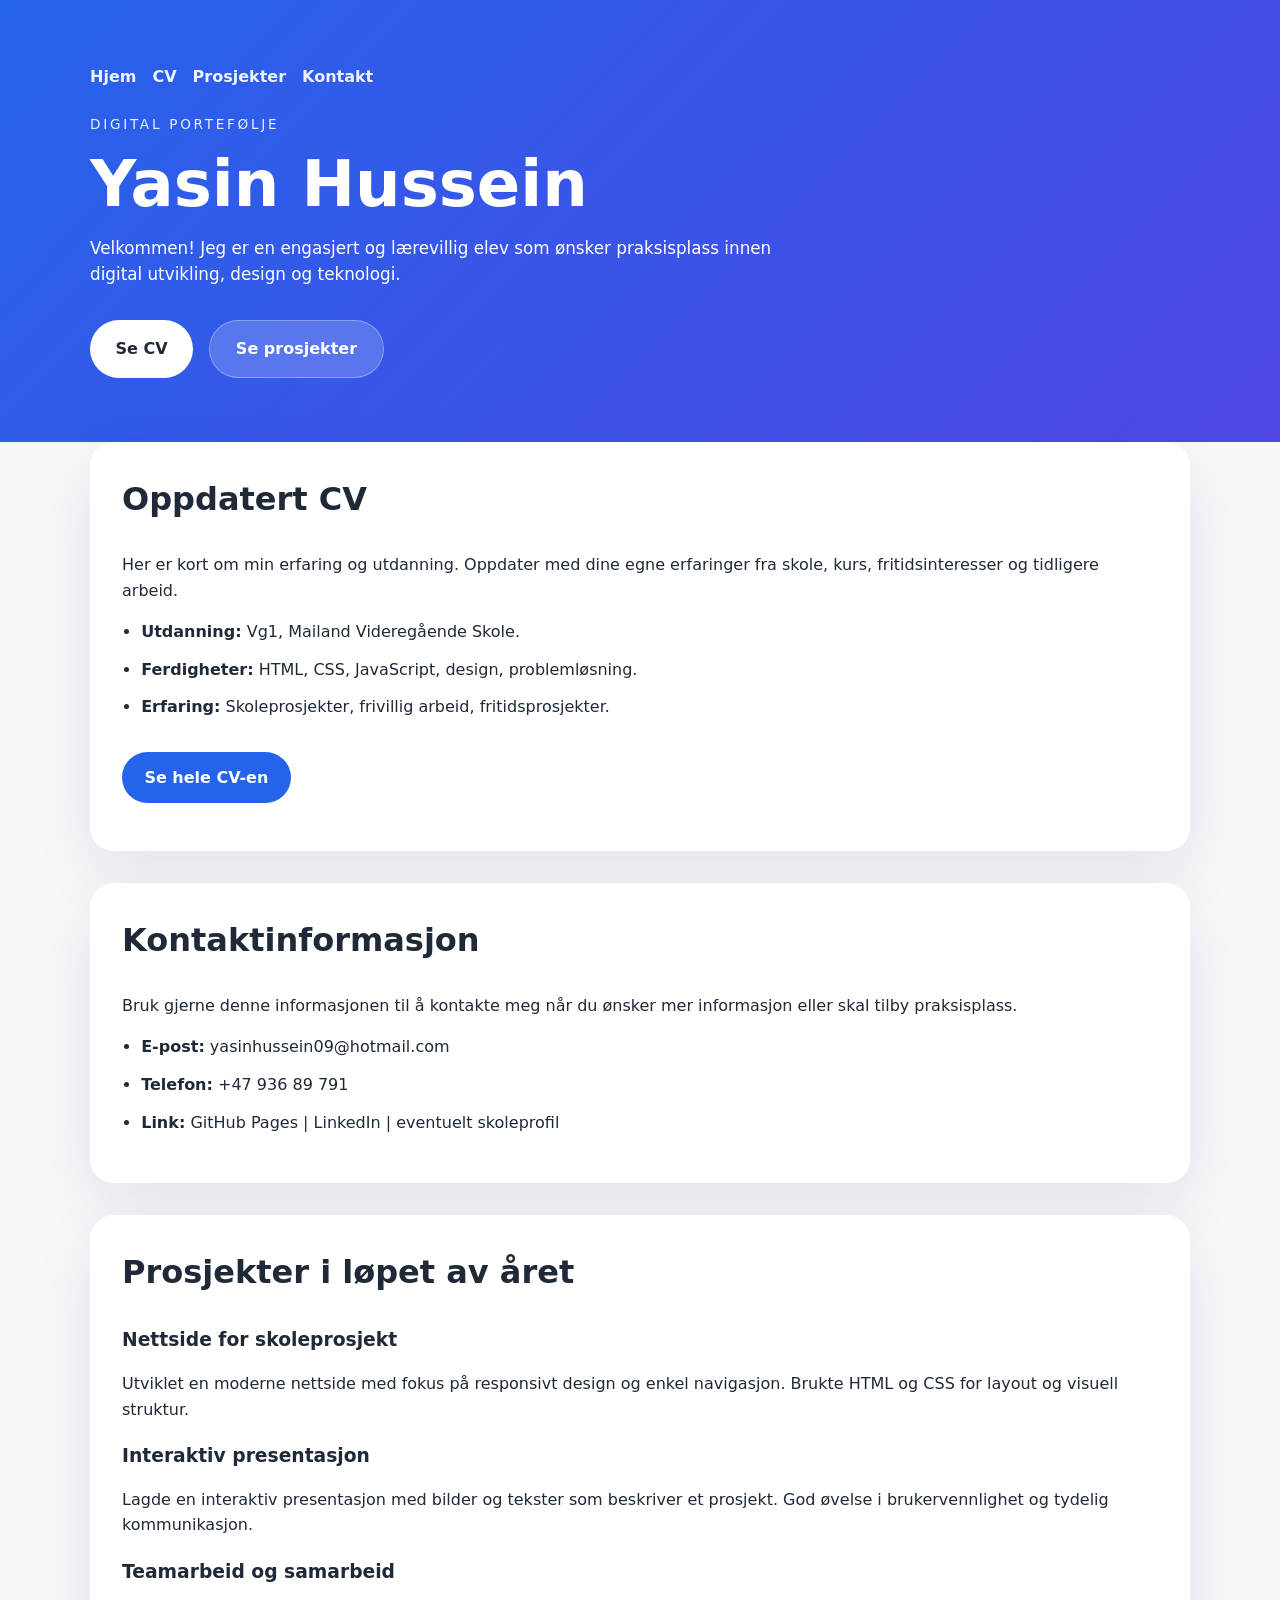
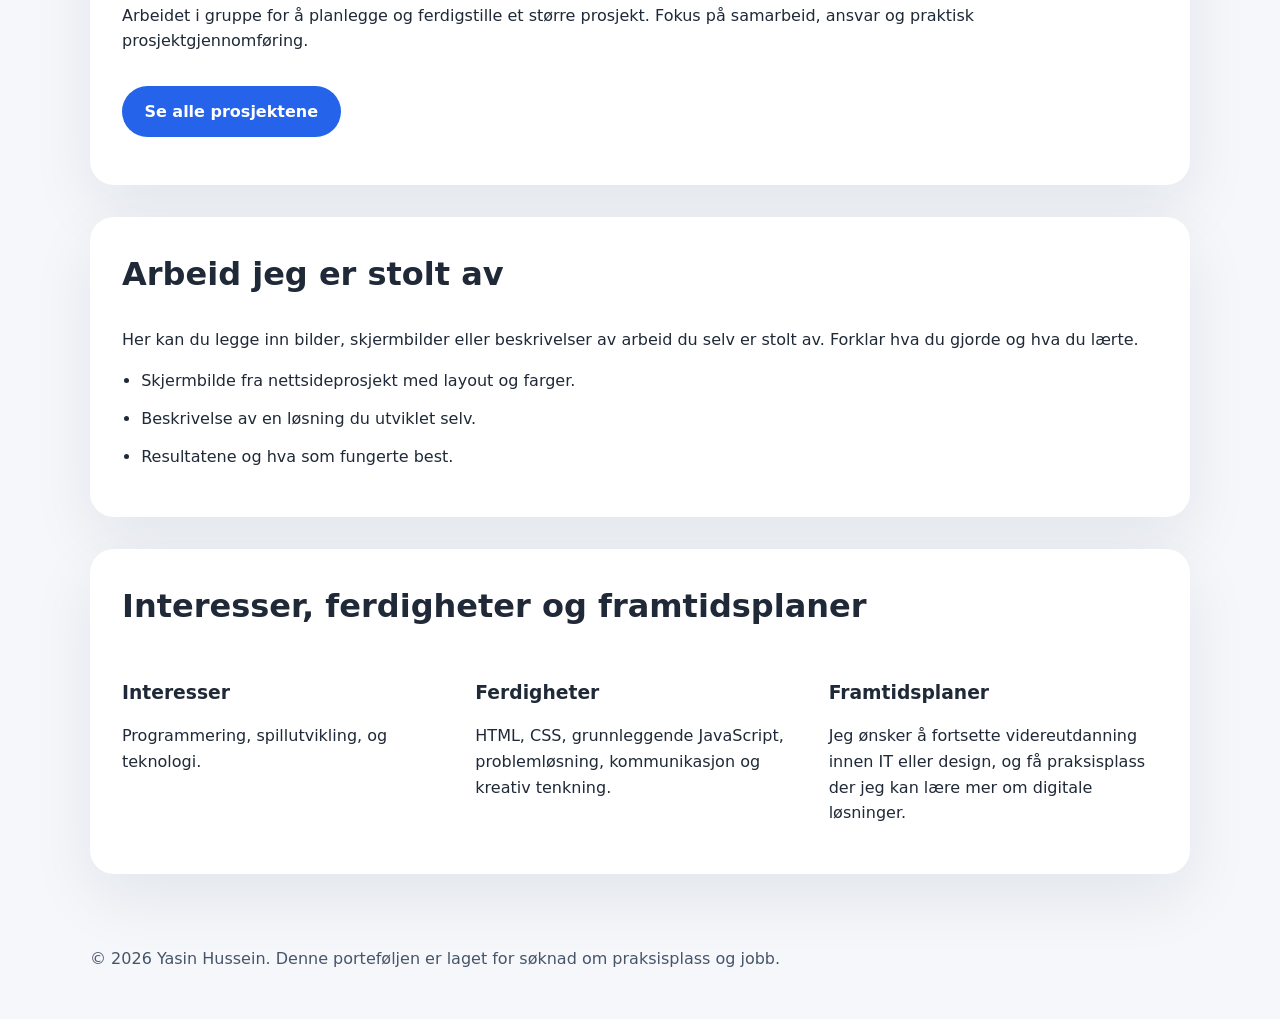
==== index.html @ 420f931c "first commit" ====
<!DOCTYPE html>
<html lang="nb">
<head>
  <meta charset="UTF-8" />
  <meta name="viewport" content="width=device-width, initial-scale=1.0" />
  <title>Min Portefølje</title>
  <link rel="stylesheet" href="styles.css" />
</head>
<body>
  <header class="hero">
    <div class="container">
      <nav class="topnav">
        <a href="index.html">Hjem</a>
        <a href="cv.html">CV</a>
        <a href="prosjekter.html">Prosjekter</a>
        <a href="#kontakt">Kontakt</a>
      </nav>
      <p class="eyebrow">Digital portefølje</p>
      <h1>Yasin Hussein</h1>
      <p class="lead">Velkommen! Jeg er en engasjert og lærevillig elev som ønsker praksisplass innen digital utvikling, design og teknologi.</p>
      <div class="buttons">
        <a href="cv.html" class="button primary">Se CV</a>
        <a href="prosjekter.html" class="button secondary">Se prosjekter</a>
      </div>
    </div>
  </header>

  <main class="container">
    <section id="cv" class="section card">
      <h2>Oppdatert CV</h2>
      <p>Her er kort om min erfaring og utdanning. Oppdater med dine egne erfaringer fra skole, kurs, fritidsinteresser og tidligere arbeid.</p>
      <ul>
        <li><strong>Utdanning:</strong> Vg1, Mailand Videregående Skole.</li>
        <li><strong>Ferdigheter:</strong> HTML, CSS, JavaScript, design, problemløsning.</li>
        <li><strong>Erfaring:</strong> Skoleprosjekter, frivillig arbeid, fritidsprosjekter.</li>
      </ul>
      <p><a href="cv.html" class="link-button">Se hele CV-en</a></p>
    </section>

    <section id="kontakt" class="section card">
      <h2>Kontaktinformasjon</h2>
      <p>Bruk gjerne denne informasjonen til å kontakte meg når du ønsker mer informasjon eller skal tilby praksisplass.</p>
      <ul>
        <li><strong>E-post:</strong> yasinhussein09@hotmail.com</li>
        <li><strong>Telefon:</strong> +47 936 89 791</li>
        <li><strong>Link:</strong> GitHub Pages | LinkedIn | eventuelt skoleprofil</li>
      </ul>
    </section>

    <section id="prosjekter" class="section card">
      <h2>Prosjekter i løpet av året</h2>
      <article>
        <h3>Nettside for skoleprosjekt</h3>
        <p>Utviklet en moderne nettside med fokus på responsivt design og enkel navigasjon. Brukte HTML og CSS for layout og visuell struktur.</p>
      </article>
      <article>
        <h3>Interaktiv presentasjon</h3>
        <p>Lagde en interaktiv presentasjon med bilder og tekster som beskriver et prosjekt. God øvelse i brukervennlighet og tydelig kommunikasjon.</p>
      </article>
      <article>
        <h3>Teamarbeid og samarbeid</h3>
        <p>Arbeidet i gruppe for å planlegge og ferdigstille et større prosjekt. Fokus på samarbeid, ansvar og praktisk prosjektgjennomføring.</p>
      </article>
      <p><a href="prosjekter.html" class="link-button">Se alle prosjektene</a></p>
    </section>

    <section id="arbeid" class="section card">
      <h2>Arbeid jeg er stolt av</h2>
      <p>Her kan du legge inn bilder, skjermbilder eller beskrivelser av arbeid du selv er stolt av. Forklar hva du gjorde og hva du lærte.</p>
      <ul>
        <li>Skjermbilde fra nettsideprosjekt med layout og farger.</li>
        <li>Beskrivelse av en løsning du utviklet selv.</li>
        <li>Resultatene og hva som fungerte best.</li>
      </ul>
    </section>

    <section id="ferdigheter" class="section card">
      <h2>Interesser, ferdigheter og framtidsplaner</h2>
      <div class="grid">
        <div>
          <h3>Interesser</h3>
          <p>Programmering, spillutvikling, og teknologi.</p>
        </div>
        <div>
          <h3>Ferdigheter</h3>
          <p>HTML, CSS, grunnleggende JavaScript, problemløsning, kommunikasjon og kreativ tenkning.</p>
        </div>
        <div>
          <h3>Framtidsplaner</h3>
          <p>Jeg ønsker å fortsette videreutdanning innen IT eller design, og få praksisplass der jeg kan lære mer om digitale løsninger.</p>
        </div>
      </div>
    </section>
  </main>

  <footer class="footer">
    <div class="container">
      <p>© 2026 Yasin Hussein. Denne porteføljen er laget for søknad om praksisplass og jobb.</p>
    </div>
  </footer>
</body>
</html>
---- styles.css ----
:root {
  color-scheme: light;
  font-family: Inter, system-ui, -apple-system, BlinkMacSystemFont, "Segoe UI", sans-serif;
  background: #f5f7fb;
  color: #1f2937;
  line-height: 1.6;
}

* {
  box-sizing: border-box;
}

body {
  margin: 0;
}

img {
  max-width: 100%;
  display: block;
}

.container {
  width: min(1100px, 92%);
  margin: 0 auto;
}

.topnav {
  display: flex;
  gap: 1rem;
  flex-wrap: wrap;
  margin-bottom: 1.5rem;
}

.topnav a {
  color: rgba(255,255,255,0.92);
  text-decoration: none;
  font-weight: 600;
}

.hero {
  padding: 4rem 0;
  background: linear-gradient(135deg, #2563eb 0%, #4f46e5 100%);
  color: white;
}

.eyebrow {
  margin: 0 0 1rem;
  text-transform: uppercase;
  letter-spacing: 0.2em;
  font-size: 0.85rem;
  opacity: 0.9;
}

h1 {
  margin: 0 0 1rem;
  font-size: clamp(2.8rem, 5vw, 4.2rem);
  line-height: 1.05;
}

.lead {
  max-width: 44rem;
  margin: 0 0 2rem;
  font-size: 1.05rem;
}

.buttons {
  display: flex;
  gap: 1rem;
  flex-wrap: wrap;
}

.button {
  display: inline-flex;
  align-items: center;
  justify-content: center;
  padding: 0.95rem 1.6rem;
  border-radius: 999px;
  text-decoration: none;
  font-weight: 600;
  transition: transform 0.2s ease, background-color 0.2s ease;
}

.button:hover {
  transform: translateY(-1px);
}

.link-button {
  display: inline-flex;
  margin-top: 1rem;
  padding: 0.8rem 1.4rem;
  border-radius: 999px;
  background: #2563eb;
  color: white;
  text-decoration: none;
  font-weight: 600;
}

.primary {
  background: white;
  color: #1f2937;
}

.secondary {
  background: rgba(255,255,255,0.18);
  color: white;
  border: 1px solid rgba(255,255,255,0.32);
}

.section {
  padding: 3rem 0;
}

.card {
  background: white;
  border-radius: 24px;
  padding: 2rem;
  box-shadow: 0 24px 64px rgba(15, 23, 42, 0.08);
  margin-bottom: 2rem;
}

h2 {
  margin-top: 0;
  font-size: 2rem;
}

h3 {
  margin-bottom: 0.5rem;
}

ul {
  padding-left: 1.2rem;
}

li {
  margin-bottom: 0.75rem;
}

.grid {
  display: grid;
  gap: 1.5rem;
  grid-template-columns: repeat(auto-fit, minmax(220px, 1fr));
}

.footer {
  padding: 1.5rem 0 2rem;
  color: #475569;
}

@media (max-width: 640px) {
  .hero {
    padding: 3rem 0;
  }

  .card {
    padding: 1.5rem;
  }
}
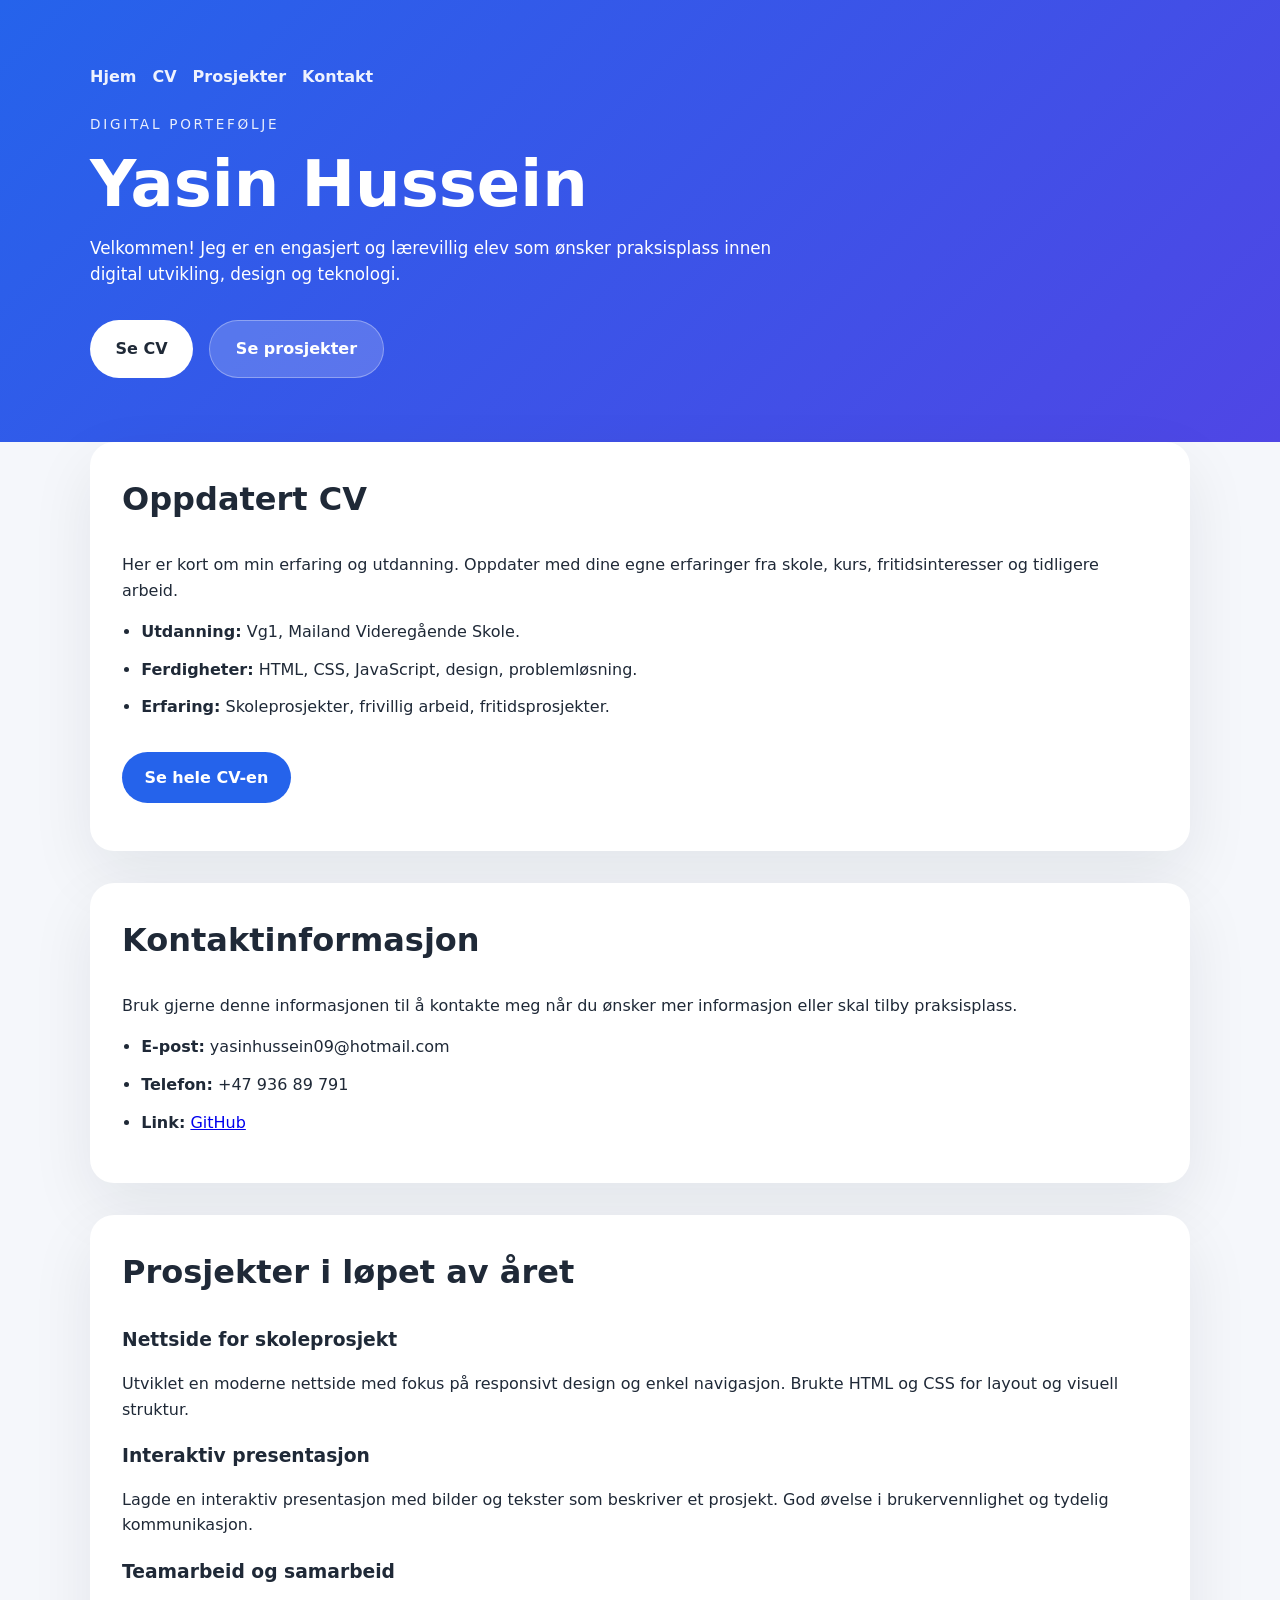
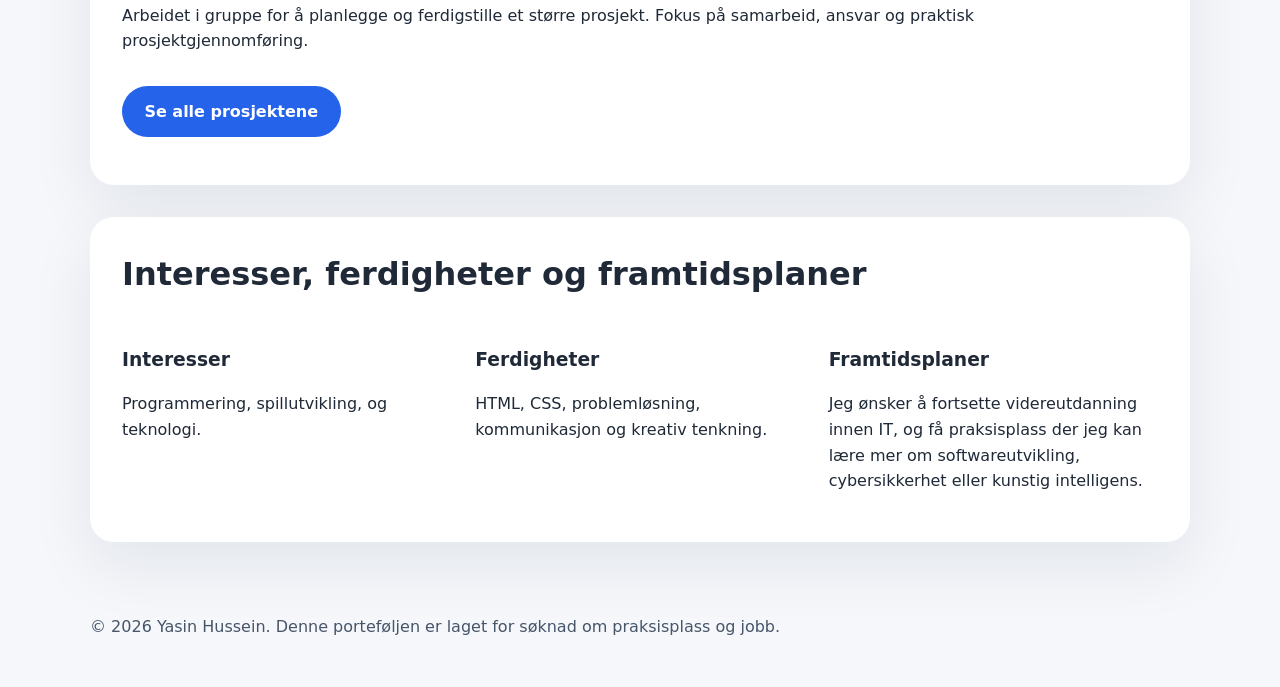
==== commit 660e4483: "fjernet en seksjon av arbeid jeg har gjort siden vi ikke har gjort noe" ====
--- a/index.html
+++ b/index.html
@@ -43,7 +43,7 @@
       <ul>
         <li><strong>E-post:</strong> yasinhussein09@hotmail.com</li>
         <li><strong>Telefon:</strong> +47 936 89 791</li>
-        <li><strong>Link:</strong> GitHub Pages | LinkedIn | eventuelt skoleprofil</li>
+        <li><strong>Link:</strong> <a href="https://github.com/yasinzeinab" target="_blank" class="link">GitHub</a></li>
       </ul>
     </section>
 
@@ -64,16 +64,6 @@
       <p><a href="prosjekter.html" class="link-button">Se alle prosjektene</a></p>
     </section>
 
-    <section id="arbeid" class="section card">
-      <h2>Arbeid jeg er stolt av</h2>
-      <p>Her kan du legge inn bilder, skjermbilder eller beskrivelser av arbeid du selv er stolt av. Forklar hva du gjorde og hva du lærte.</p>
-      <ul>
-        <li>Skjermbilde fra nettsideprosjekt med layout og farger.</li>
-        <li>Beskrivelse av en løsning du utviklet selv.</li>
-        <li>Resultatene og hva som fungerte best.</li>
-      </ul>
-    </section>
-
     <section id="ferdigheter" class="section card">
       <h2>Interesser, ferdigheter og framtidsplaner</h2>
       <div class="grid">
@@ -83,11 +73,11 @@
         </div>
         <div>
           <h3>Ferdigheter</h3>
-          <p>HTML, CSS, grunnleggende JavaScript, problemløsning, kommunikasjon og kreativ tenkning.</p>
+          <p>HTML, CSS, problemløsning, kommunikasjon og kreativ tenkning.</p>
         </div>
         <div>
           <h3>Framtidsplaner</h3>
-          <p>Jeg ønsker å fortsette videreutdanning innen IT eller design, og få praksisplass der jeg kan lære mer om digitale løsninger.</p>
+          <p>Jeg ønsker å fortsette videreutdanning innen IT, og få praksisplass der jeg kan lære mer om softwareutvikling, cybersikkerhet eller kunstig intelligens.</p>
         </div>
       </div>
     </section>
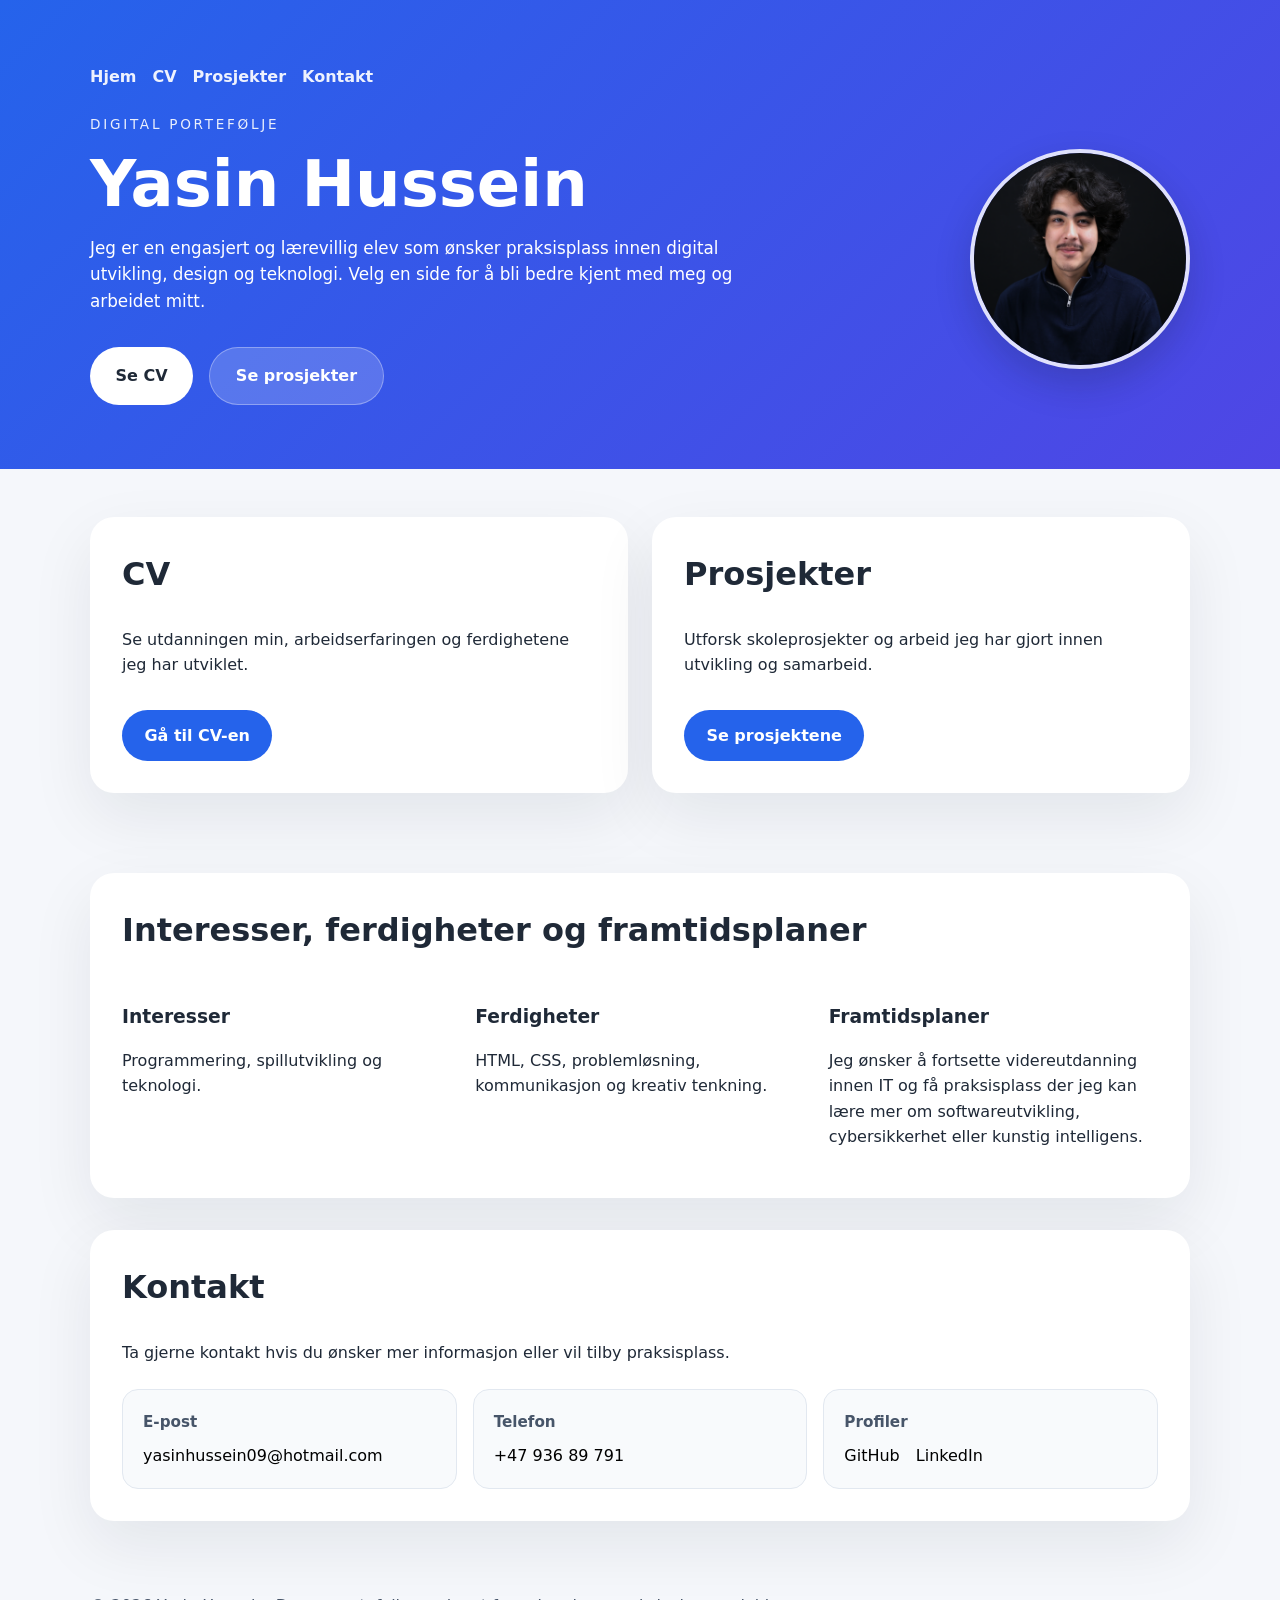
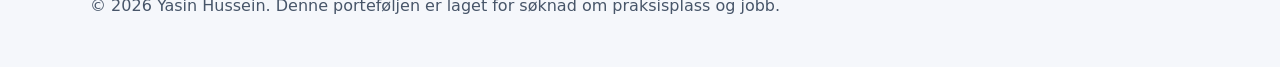
==== commit 0c4e2975: "Add initial portfolio files including CV, projects, and styles" ====
--- a/index.html
+++ b/index.html
@@ -3,73 +3,57 @@
 <head>
   <meta charset="UTF-8" />
   <meta name="viewport" content="width=device-width, initial-scale=1.0" />
-  <title>Min Portefølje</title>
+  <title>Yasin Hussein - Portefølje</title>
   <link rel="stylesheet" href="styles.css" />
 </head>
 <body>
   <header class="hero">
     <div class="container">
-      <nav class="topnav">
+      <nav class="topnav" aria-label="Hovedmeny">
         <a href="index.html">Hjem</a>
         <a href="cv.html">CV</a>
         <a href="prosjekter.html">Prosjekter</a>
         <a href="#kontakt">Kontakt</a>
       </nav>
-      <p class="eyebrow">Digital portefølje</p>
-      <h1>Yasin Hussein</h1>
-      <p class="lead">Velkommen! Jeg er en engasjert og lærevillig elev som ønsker praksisplass innen digital utvikling, design og teknologi.</p>
-      <div class="buttons">
-        <a href="cv.html" class="button primary">Se CV</a>
-        <a href="prosjekter.html" class="button secondary">Se prosjekter</a>
+      <div class="hero-layout">
+        <div class="hero-content">
+          <p class="eyebrow">Digital portefølje</p>
+          <h1>Yasin Hussein</h1>
+          <p class="lead">Jeg er en engasjert og lærevillig elev som ønsker praksisplass innen digital utvikling, design og teknologi. Velg en side for å bli bedre kjent med meg og arbeidet mitt.</p>
+          <div class="buttons">
+            <a href="cv.html" class="button primary">Se CV</a>
+            <a href="prosjekter.html" class="button secondary">Se prosjekter</a>
+          </div>
+        </div>
+        <div class="profile-photo">
+          <img src="profilbilde.png" alt="Bilde av Yasin Hussein" />
+        </div>
       </div>
     </div>
   </header>
 
   <main class="container">
-    <section id="cv" class="section card">
-      <h2>Oppdatert CV</h2>
-      <p>Her er kort om min erfaring og utdanning. Oppdater med dine egne erfaringer fra skole, kurs, fritidsinteresser og tidligere arbeid.</p>
-      <ul>
-        <li><strong>Utdanning:</strong> Vg1, Mailand Videregående Skole.</li>
-        <li><strong>Ferdigheter:</strong> HTML, CSS, JavaScript, design, problemløsning.</li>
-        <li><strong>Erfaring:</strong> Skoleprosjekter, frivillig arbeid, fritidsprosjekter.</li>
-      </ul>
-      <p><a href="cv.html" class="link-button">Se hele CV-en</a></p>
+    <section class="section" aria-label="Utforsk porteføljen">
+      <div class="grid">
+        <article class="card">
+          <h2>CV</h2>
+          <p>Se utdanningen min, arbeidserfaringen og ferdighetene jeg har utviklet.</p>
+          <a href="cv.html" class="link-button">Gå til CV-en</a>
+        </article>
+        <article class="card">
+          <h2>Prosjekter</h2>
+          <p>Utforsk skoleprosjekter og arbeid jeg har gjort innen utvikling og samarbeid.</p>
+          <a href="prosjekter.html" class="link-button">Se prosjektene</a>
+        </article>
+      </div>
     </section>
 
-    <section id="kontakt" class="section card">
-      <h2>Kontaktinformasjon</h2>
-      <p>Bruk gjerne denne informasjonen til å kontakte meg når du ønsker mer informasjon eller skal tilby praksisplass.</p>
-      <ul>
-        <li><strong>E-post:</strong> yasinhussein09@hotmail.com</li>
-        <li><strong>Telefon:</strong> +47 936 89 791</li>
-        <li><strong>Link:</strong> <a href="https://github.com/yasinzeinab" target="_blank" class="link">GitHub</a></li>
-      </ul>
-    </section>
-
-    <section id="prosjekter" class="section card">
-      <h2>Prosjekter i løpet av året</h2>
-      <article>
-        <h3>Nettside for skoleprosjekt</h3>
-        <p>Utviklet en moderne nettside med fokus på responsivt design og enkel navigasjon. Brukte HTML og CSS for layout og visuell struktur.</p>
-      </article>
-      <article>
-        <h3>Interaktiv presentasjon</h3>
-        <p>Lagde en interaktiv presentasjon med bilder og tekster som beskriver et prosjekt. God øvelse i brukervennlighet og tydelig kommunikasjon.</p>
-      </article>
-      <article>
-        <h3>Teamarbeid og samarbeid</h3>
-        <p>Arbeidet i gruppe for å planlegge og ferdigstille et større prosjekt. Fokus på samarbeid, ansvar og praktisk prosjektgjennomføring.</p>
-      </article>
-      <p><a href="prosjekter.html" class="link-button">Se alle prosjektene</a></p>
-    </section>
-
-    <section id="ferdigheter" class="section card">
+    <section id="interesser" class="section card">
       <h2>Interesser, ferdigheter og framtidsplaner</h2>
       <div class="grid">
         <div>
           <h3>Interesser</h3>
-          <p>Programmering, spillutvikling, og teknologi.</p>
+          <p>Programmering, spillutvikling og teknologi.</p>
         </div>
         <div>
           <h3>Ferdigheter</h3>
@@ -77,7 +61,29 @@
         </div>
         <div>
           <h3>Framtidsplaner</h3>
-          <p>Jeg ønsker å fortsette videreutdanning innen IT, og få praksisplass der jeg kan lære mer om softwareutvikling, cybersikkerhet eller kunstig intelligens.</p>
+          <p>Jeg ønsker å fortsette videreutdanning innen IT og få praksisplass der jeg kan lære mer om softwareutvikling, cybersikkerhet eller kunstig intelligens.</p>
+        </div>
+      </div>
+    </section>
+
+    <section id="kontakt" class="section card">
+      <h2>Kontakt</h2>
+      <p>Ta gjerne kontakt hvis du ønsker mer informasjon eller vil tilby praksisplass.</p>
+      <div class="contact-grid">
+        <div class="contact-item">
+          <h3>E-post</h3>
+          <a href="mailto:yasinhussein09@hotmail.com" class="link">yasinhussein09@hotmail.com</a>
+        </div>
+        <div class="contact-item">
+          <h3>Telefon</h3>
+          <a href="tel:+4793689791" class="link">+47 936 89 791</a>
+        </div>
+        <div class="contact-item">
+          <h3>Profiler</h3>
+          <div class="contact-links">
+            <a href="https://github.com/yasinzeinab" target="_blank" rel="noopener noreferrer" class="link">GitHub</a>
+            <a href="https://www.linkedin.com/in/yasin-hussein-442795431/" target="_blank" rel="noopener noreferrer" class="link">LinkedIn</a>
+          </div>
         </div>
       </div>
     </section>
--- a/styles.css
+++ b/styles.css
@@ -10,8 +10,36 @@
   box-sizing: border-box;
 }
 
+::-webkit-scrollbar {
+  display: none;
+}
+
 body {
   margin: 0;
+}
+
+.link {
+  color: #000000;
+  text-decoration: none;
+}
+
+.link:hover {
+  text-decoration: underline;
+}
+
+.school-link {
+  color: #2563eb;
+  text-decoration: underline;
+  text-underline-offset: 0.15em;
+  text-decoration-thickness: 0.1em;
+  font-weight: 600;
+  transition: color 0.2s ease, background-color 0.2s ease;
+}
+
+.school-link:hover {
+  color: #1d4ed8;
+  background-color: #dbeafe;
+  border-radius: 0.2rem;
 }
 
 img {
@@ -41,6 +69,41 @@
   padding: 4rem 0;
   background: linear-gradient(135deg, #2563eb 0%, #4f46e5 100%);
   color: white;
+}
+
+.hero-layout {
+  display: grid;
+  grid-template-columns: minmax(0, 1fr) 220px;
+  align-items: center;
+  gap: 3rem;
+}
+
+.profile-photo {
+  position: relative;
+  width: 220px;
+  height: 220px;
+  overflow: hidden;
+  border: 4px solid rgba(255, 255, 255, 0.8);
+  border-radius: 50%;
+  background: rgba(255, 255, 255, 0.16);
+  box-shadow: 0 16px 36px rgba(15, 23, 42, 0.2);
+}
+
+.profile-photo img {
+  width: 100%;
+  height: 100%;
+  object-fit: cover;
+}
+
+.profile-photo span {
+  position: absolute;
+  inset: 0;
+  display: grid;
+  place-items: center;
+  padding: 2rem;
+  color: rgba(255, 255, 255, 0.9);
+  text-align: center;
+  font-weight: 600;
 }
 
 .eyebrow {
@@ -127,6 +190,48 @@
   margin-bottom: 0.5rem;
 }
 
+.education-list {
+  display: grid;
+  gap: 1.5rem;
+}
+
+.education-item {
+  position: relative;
+  display: grid;
+  grid-template-columns: 9rem 1fr;
+  gap: 1.5rem;
+  padding: 1.25rem 0 0.25rem 1.5rem;
+  border-left: 3px solid #bfdbfe;
+}
+
+.education-item::before {
+  position: absolute;
+  top: 1.45rem;
+  left: -0.55rem;
+  width: 0.9rem;
+  height: 0.9rem;
+  border: 3px solid white;
+  border-radius: 50%;
+  background: #2563eb;
+  box-shadow: 0 0 0 2px #93c5fd;
+  content: "";
+}
+
+.education-year {
+  margin: 0;
+  color: #2563eb;
+  font-weight: 700;
+}
+
+.education-details h3 {
+  margin-top: 0;
+}
+
+.education-details p {
+  margin: 0;
+  color: #475569;
+}
+
 ul {
   padding-left: 1.2rem;
 }
@@ -139,6 +244,228 @@
   display: grid;
   gap: 1.5rem;
   grid-template-columns: repeat(auto-fit, minmax(220px, 1fr));
+}
+
+.contact-grid {
+  display: grid;
+  grid-template-columns: repeat(auto-fit, minmax(min(100%, 220px), 1fr));
+  gap: 1rem;
+  margin-top: 1.5rem;
+}
+
+.contact-item {
+  min-width: 0;
+  padding: 1.25rem;
+  border: 1px solid #e2e8f0;
+  border-radius: 16px;
+  background: #f8fafc;
+}
+
+.contact-item h3 {
+  margin: 0 0 0.5rem;
+  color: #475569;
+  font-size: 0.95rem;
+}
+
+.contact-item a {
+  overflow-wrap: anywhere;
+}
+
+.contact-links {
+  display: flex;
+  flex-wrap: wrap;
+  gap: 0.75rem 1rem;
+}
+
+.project-grid {
+  display: grid;
+  gap: 1.5rem;
+  grid-template-columns: repeat(auto-fit, minmax(min(100%, 280px), 1fr));
+  align-items: start;
+}
+
+.project-card {
+  overflow: hidden;
+  border-radius: 24px;
+  background: white;
+  box-shadow: 0 24px 64px rgba(15, 23, 42, 0.08);
+}
+
+.project-card summary {
+  padding: 2rem;
+  cursor: pointer;
+  list-style: none;
+}
+
+.project-card summary::-webkit-details-marker {
+  display: none;
+}
+
+.project-card summary:focus-visible {
+  outline: 3px solid #2563eb;
+  outline-offset: -3px;
+}
+
+.project-card summary h2 {
+  margin: 0 0 0.75rem;
+}
+
+.project-card summary p {
+  margin: 0;
+  color: #475569;
+}
+
+.project-label {
+  display: inline-block;
+  margin-bottom: 0.75rem;
+  color: #2563eb;
+  font-size: 0.8rem;
+  font-weight: 700;
+  letter-spacing: 0.12em;
+  text-transform: uppercase;
+}
+
+.project-open {
+  display: flex;
+  justify-content: space-between;
+  gap: 1rem;
+  margin-top: 1.5rem;
+  color: #2563eb;
+  font-weight: 600;
+}
+
+.project-card[open] .project-open span {
+  transform: rotate(180deg);
+}
+
+.project-detail {
+  padding: 1.5rem 2rem 2rem;
+  border-top: 1px solid #e2e8f0;
+}
+
+.project-detail h3 {
+  margin-top: 0;
+}
+
+.project-detail video {
+  width: 100%;
+  height: auto;
+  margin-top: 1rem;
+  border-radius: 12px;
+}
+
+.project-gallery {
+  display: grid;
+  grid-template-columns: repeat(auto-fill, minmax(120px, 160px));
+  gap: 0.75rem;
+  margin-top: 1rem;
+}
+
+.gallery-thumbnail {
+  overflow: hidden;
+  padding: 0;
+  border: 2px solid transparent;
+  border-radius: 12px;
+  background: #e2e8f0;
+  cursor: zoom-in;
+  transition: border-color 0.2s ease, transform 0.2s ease;
+}
+
+.gallery-thumbnail:hover {
+  transform: translateY(-2px);
+  border-color: #2563eb;
+}
+
+.gallery-thumbnail:focus-visible,
+.image-viewer button:focus-visible {
+  outline: 3px solid #60a5fa;
+  outline-offset: 3px;
+}
+
+.gallery-thumbnail img {
+  display: block;
+  width: 100%;
+  height: 120px;
+  object-fit: cover;
+}
+
+.image-viewer {
+  position: fixed;
+  inset: 0;
+  display: grid;
+  grid-template-columns: auto minmax(0, 1fr) auto;
+  grid-template-rows: auto minmax(0, 1fr) auto;
+  align-items: center;
+  gap: 1rem;
+  width: min(100vw, 1100px);
+  height: min(100vh, 900px);
+  max-width: none;
+  max-height: none;
+  padding: 1.5rem;
+  border: 0;
+  background: #0f172a;
+  color: white;
+}
+
+.image-viewer:not([open]) {
+  display: none;
+}
+
+.image-viewer::backdrop {
+  background: rgba(15, 23, 42, 0.92);
+}
+
+.image-viewer button {
+  border: 1px solid rgba(255, 255, 255, 0.45);
+  border-radius: 999px;
+  background: rgba(255, 255, 255, 0.12);
+  color: white;
+  font: inherit;
+  cursor: pointer;
+}
+
+.image-viewer-close {
+  grid-column: 1 / -1;
+  justify-self: end;
+  padding: 0.55rem 1rem;
+}
+
+.image-viewer-previous,
+.image-viewer-next {
+  width: 3rem;
+  height: 3rem;
+  font-size: 2rem !important;
+  line-height: 1;
+}
+
+.image-viewer figure {
+  display: grid;
+  grid-template-rows: minmax(0, 1fr) auto;
+  justify-items: center;
+  gap: 0.75rem;
+  min-width: 0;
+  min-height: 0;
+  max-height: 100%;
+  margin: 0;
+}
+
+.image-viewer-image {
+  display: block;
+  max-width: 100%;
+  max-height: min(70vh, calc(100vh - 14rem));
+  object-fit: contain;
+}
+
+.image-viewer-caption {
+  max-width: 100%;
+  overflow-wrap: anywhere;
+  text-align: center;
+}
+
+.image-viewer-count {
+  grid-column: 1 / -1;
+  margin: 0;
+  text-align: center;
 }
 
 .footer {
@@ -151,7 +478,45 @@
     padding: 3rem 0;
   }
 
+  .hero-layout {
+    grid-template-columns: 1fr;
+  }
+
+  .profile-photo {
+    width: 170px;
+    height: 170px;
+    justify-self: end;
+  }
+
   .card {
     padding: 1.5rem;
   }
-}
+
+  .project-card summary {
+    padding: 1.5rem;
+  }
+
+  .project-detail {
+    padding: 1.25rem 1.5rem 1.5rem;
+  }
+
+  .project-gallery {
+    grid-template-columns: repeat(auto-fill, minmax(100px, 1fr));
+  }
+
+  .image-viewer {
+    gap: 0.5rem;
+    padding: 0.75rem;
+  }
+
+  .image-viewer-previous,
+  .image-viewer-next {
+    width: 2.5rem;
+    height: 2.5rem;
+  }
+
+  .education-item {
+    grid-template-columns: 1fr;
+    gap: 0.25rem;
+  }
+}
